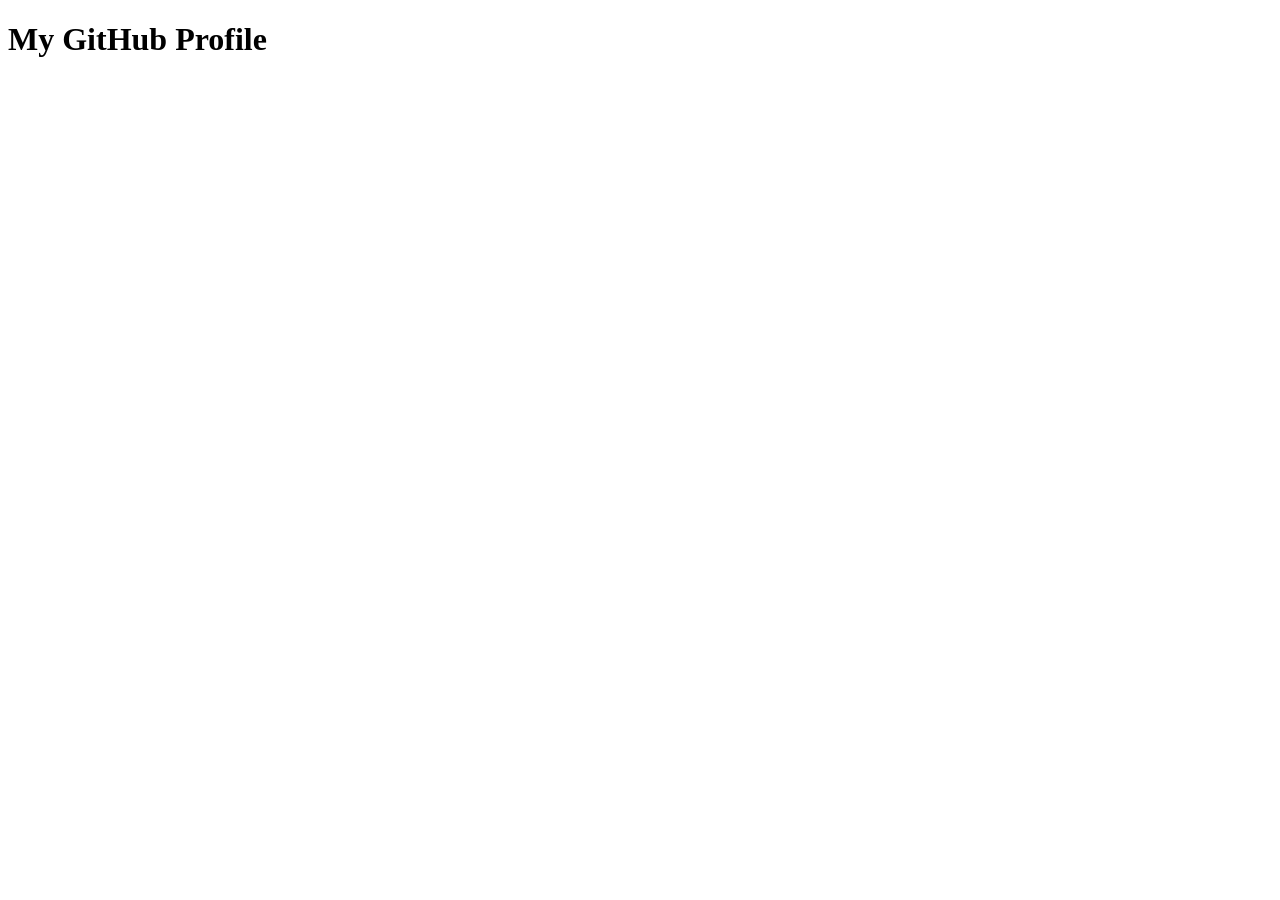
==== index.html @ b94c6884 "Create index.html" ====
<!DOCTYPE html>
<html lang="en">
  <head>
    <meta charset="UTF-8">
    <meta name="viewport" content="width=device-width, initial-scale=1.0">
    <title>GitHub Profile Header</title>
    <link rel="stylesheet" href="styles.css">
  </head>
  <body>

  <div class="header">
    <h1>My GitHub Profile</h1>
  </div>

  </body>
</html>
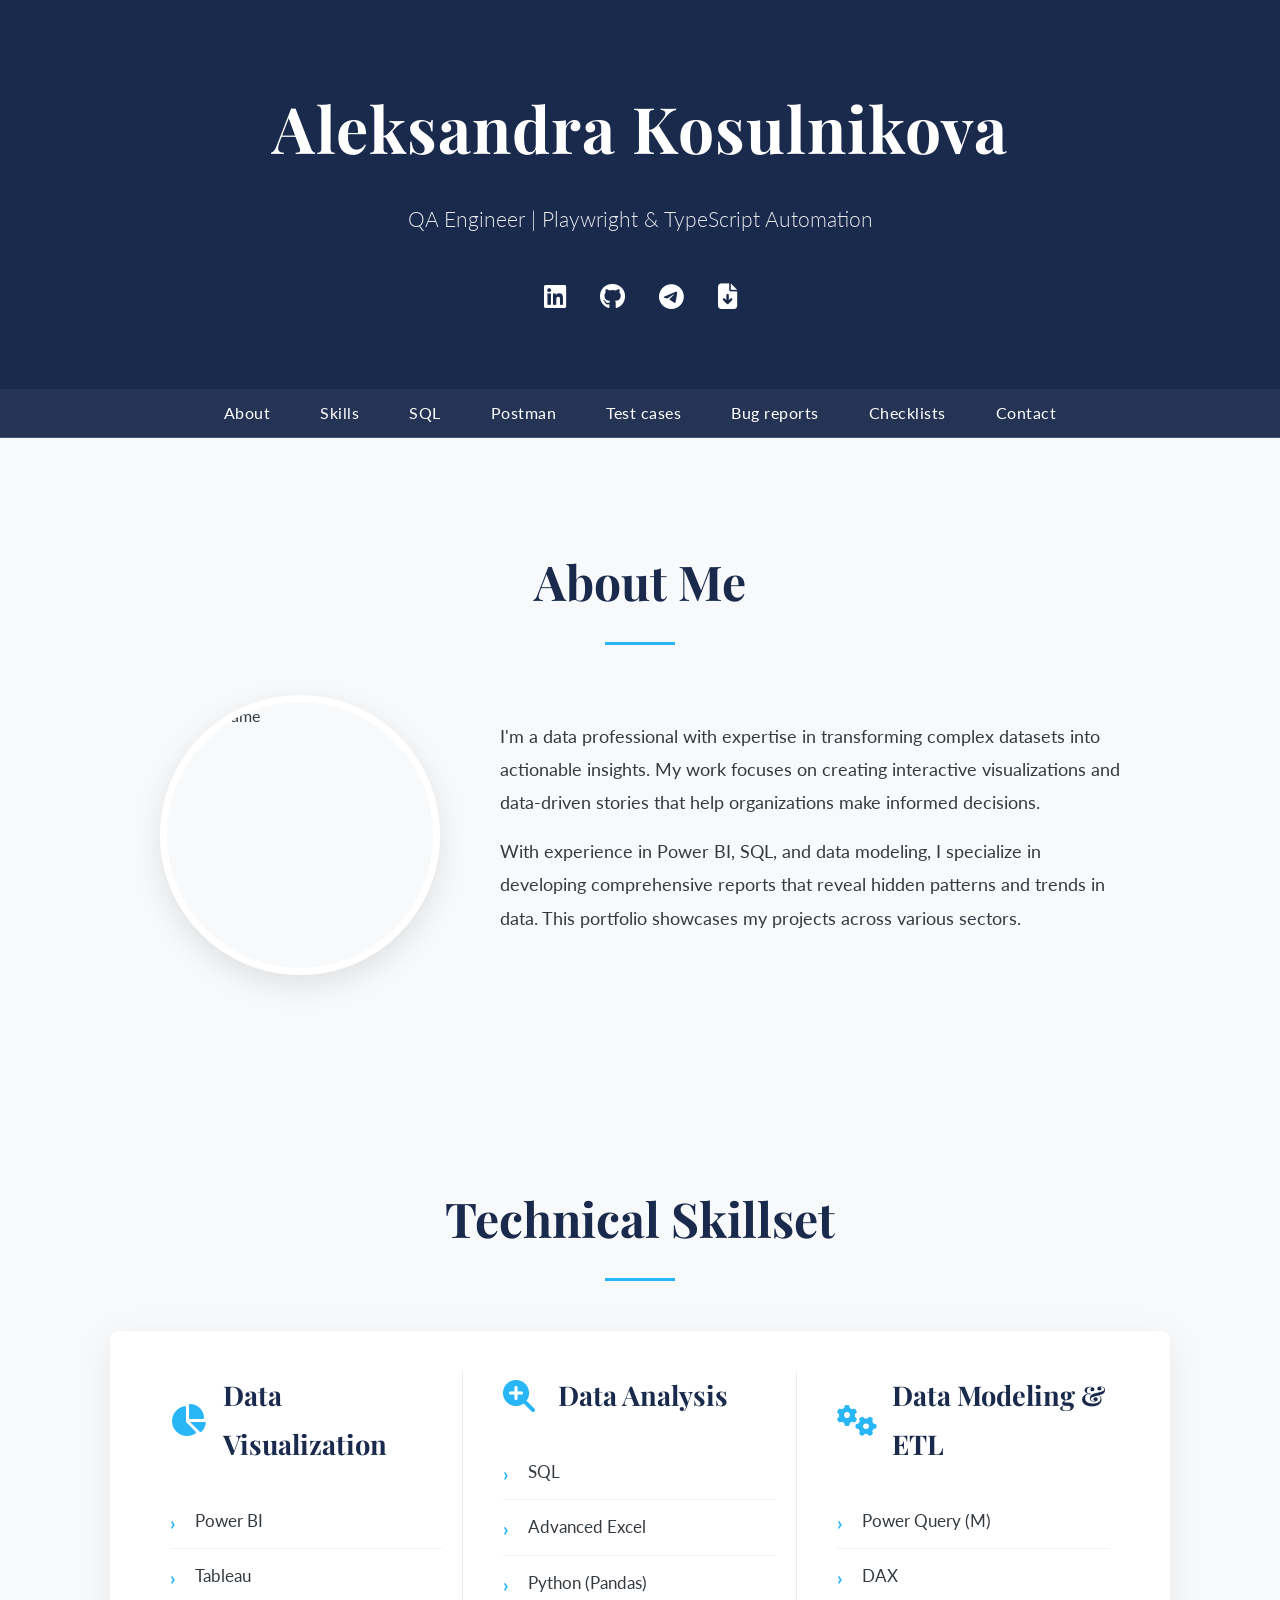
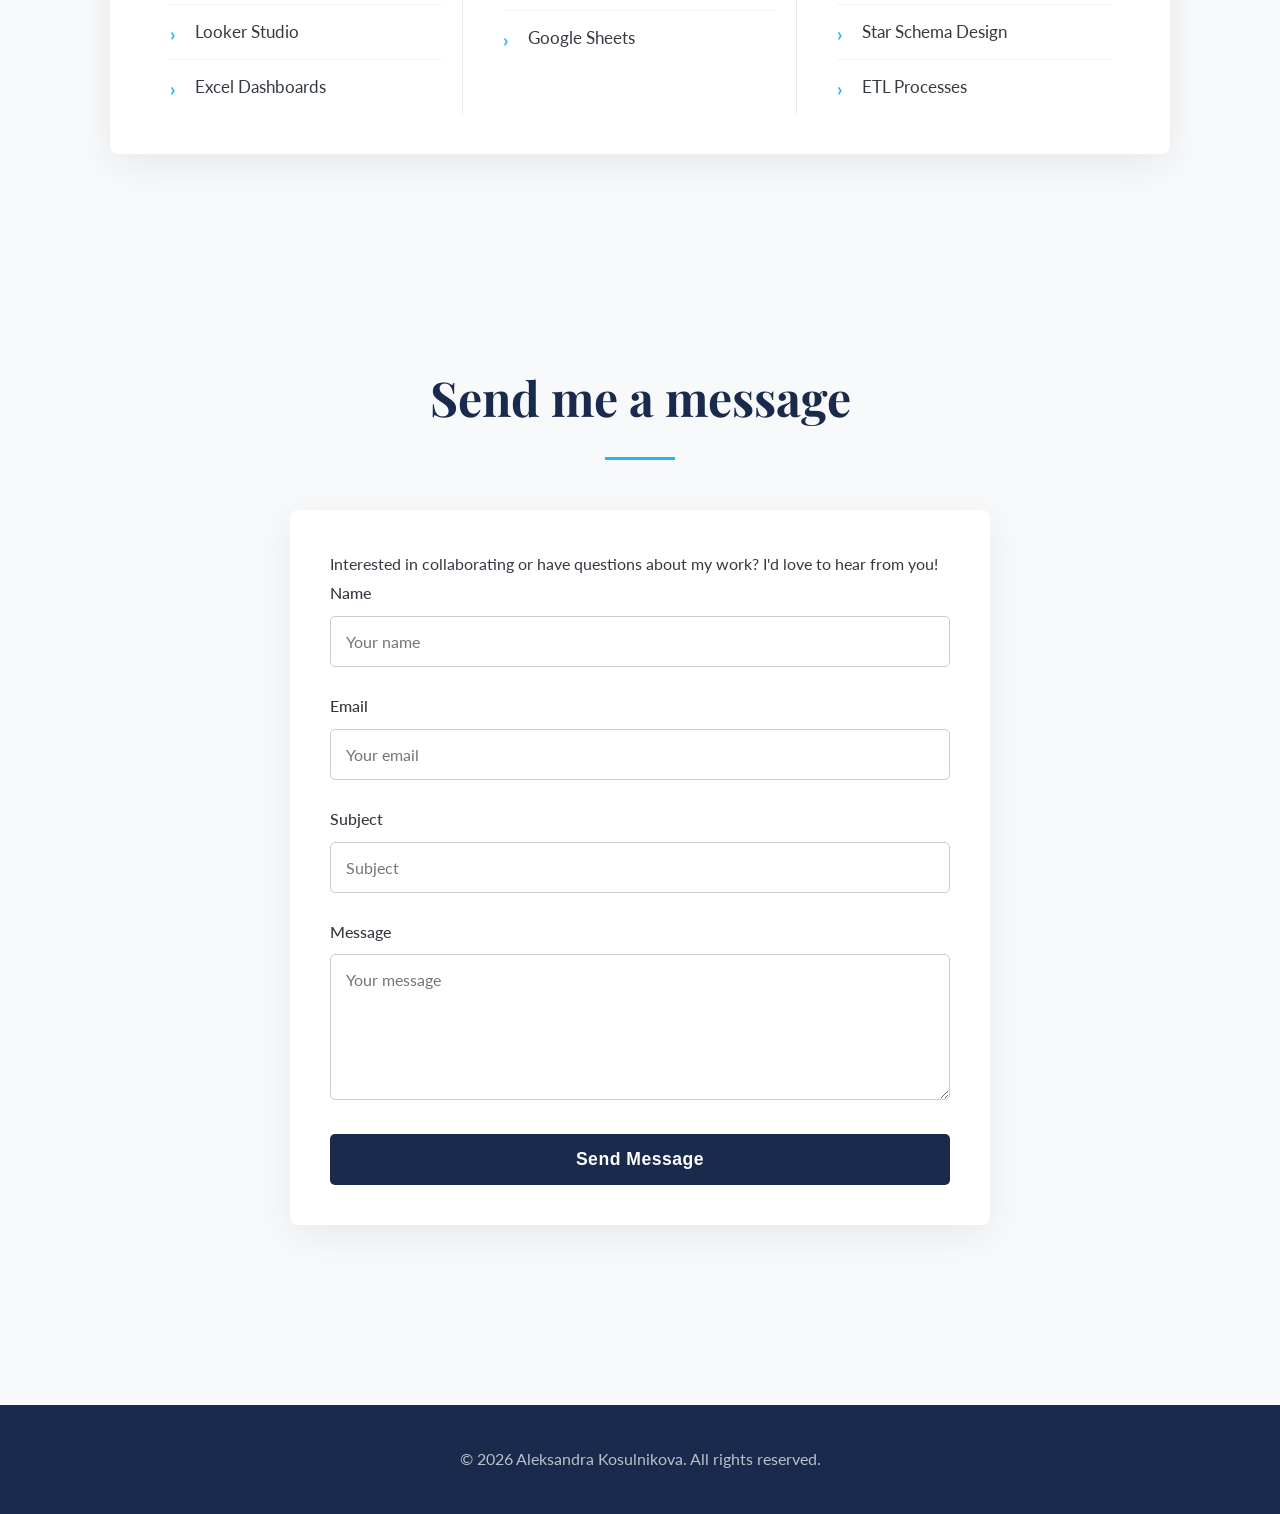
==== commit 8b791870: "update html files" ====
--- a/index.html
+++ b/index.html
@@ -1,16 +1,166 @@
 <!DOCTYPE html>
 <html lang="en">
-  <head>
-    <meta charset="UTF-8">
-    <meta name="viewport" content="width=device-width, initial-scale=1.0">
-    <title>GitHub Profile Header</title>
-    <link rel="stylesheet" href="styles.css">
-  </head>
-  <body>
+<head>
+  <meta charset="UTF-8">
+  <meta name="viewport" content="width=device-width, initial-scale=1.0">
 
-  <div class="header">
-    <h1>My GitHub Profile</h1>
+
+  <title>Aleksandra Kosulnikova | Quality Assurance Portfolio</title>
+
+  <link rel="icon" type="image/png" href="/logo.png">
+  <link rel="apple-touch-icon" href="/logo.png">
+
+  <link rel="preconnect" href="https://fonts.googleapis.com">
+  <link rel="preconnect" href="https://fonts.gstatic.com" crossorigin>
+  <link href="https://fonts.googleapis.com/css2?family=Lato:wght@300;400;700&family=Playfair+Display:wght@500;700&display=swap" rel="stylesheet">
+
+  <link rel="stylesheet" href="https://cdnjs.cloudflare.com/ajax/libs/font-awesome/6.4.2/css/all.min.css">
+
+  <link rel="stylesheet" href="assets/css/style.css">
+</head>
+<body>
+
+<header>
+  <div class="container">
+    <h1>Aleksandra Kosulnikova</h1>
+    <p>QA Engineer | Playwright & TypeScript Automation</p>
+    <div class="social-links">
+      <a href="https://www.linkedin.com/in/aleksandrakosulnikova/" target="_blank" title="LinkedIn"><i class="fab fa-linkedin"></i></a>
+      <a href="https://github.com/aleksandrakosulnikova" target="_blank" title="GitHub"><i class="fab fa-github"></i></a>
+      <a href="https://t.me/alexandra_kosulnikova" target="_blank" title="Telegram"><i class="fab fa-telegram"></i></a>
+      <a href="assets/Aleksandra_Kosulnikova_CV.pdf" download title="Download CV"><i class="fas fa-file-arrow-down"></i></a>
+    </div>
   </div>
+</header>
 
-  </body>
-</html>
+
+<nav>
+  <div class="container">
+    <ul>
+      <li><a href="#about">About</a></li>
+      <li><a href="#skills">Skills</a></li>
+      <li><a href="#sql">SQL</a></li>
+      <li><a href="#postman">Postman</a></li>
+      <li><a href="documentation/test-cases.html">Test cases</a></li>
+      <li><a href="documentation/bug-reports.html">Bug reports</a></li>
+      <li><a href="documentation/checklists.html">Checklists</a></li>
+      <li><a href="#contact">Contact</a></li>
+    </ul>
+  </div>
+</nav>
+
+<!-- ABOUT SECTION -->
+<section id="about" class="section">
+  <div class="container">
+    <h2>About Me</h2>
+    <div class="about-content">
+      <!--💡UPDATE: Change the image to your own profile photo in assets/images/-->
+      <img src="assets/images/profile-placeholder.jpg" alt="Your Name" class="profile-photo">
+      <div class="about-text">
+        <!--💡UPDATE: Write your own 'About Me' text here-->
+        <p> I'm a data professional with expertise in transforming complex datasets into actionable insights. My work focuses on creating interactive visualizations and data-driven stories that help organizations make informed decisions.</p>
+        <p>With experience in Power BI, SQL, and data modeling, I specialize in developing comprehensive reports that reveal hidden patterns and trends in data. This portfolio showcases my projects across various sectors.</p>
+      </div>
+    </div>
+  </div>
+</section>
+
+<!-- SKILLS SECTION -->
+<section id="skills" class="section">
+  <div class="container">
+    <h2>Technical Skillset</h2>
+    <div class="skills-table">
+
+      <!--💡UPDATE: Customize your skills in each category-->
+      <!-- Column 1: Data Visualization -->
+      <div class="skill-column">
+        <div class="skill-header">
+          <i class="fas fa-chart-pie"></i>
+          <h3>Data Visualization</h3>
+        </div>
+        <ul class="skill-list">
+          <li>Power BI</li>
+          <li>Tableau</li>
+          <li>Looker Studio</li>
+          <li>Excel Dashboards</li>
+        </ul>
+      </div>
+
+      <!-- Column 2: Data Analysis -->
+      <div class="skill-column">
+        <div class="skill-header">
+          <i class="fas fa-search-plus"></i>
+          <h3>Data Analysis</h3>
+        </div>
+        <ul class="skill-list">
+          <li>SQL</li>
+          <li>Advanced Excel</li>
+          <li>Python (Pandas)</li>
+          <li>Google Sheets</li>
+        </ul>
+      </div>
+
+      <!-- Column 3: Data Modeling & ETL -->
+      <div class="skill-column">
+        <div class="skill-header">
+          <i class="fas fa-cogs"></i>
+          <h3>Data Modeling & ETL</h3>
+        </div>
+        <ul class="skill-list">
+          <li>Power Query (M)</li>
+          <li>DAX</li>
+          <li>Star Schema Design</li>
+          <li>ETL Processes</li>
+        </ul>
+      </div>
+
+    </div>
+  </div>
+</section>
+
+<!-- CONTACT FORM SECTION -->
+<section id="contact" class="section">
+  <div class="container">
+    <h2>Send me a message</h2>
+
+    <!--💡UPDATE: Go to formsubmit.co and replace the email with your own-->
+    <form action="https://formsubmit.co/your-email@example.com" method="POST" class="contact-form">
+      <p> Interested in collaborating or have questions about my work? I'd love to hear from you!</p>
+
+      <!-- Form Fields -->
+      <div class="form-group">
+        <label for="name">Name</label>
+        <input type="text" name="name" id="name" placeholder="Your name" required>
+      </div>
+      <div class="form-group">
+        <label for="email">Email</label>
+        <input type="email" name="email" id="email" placeholder="Your email" required>
+      </div>
+      <div class="form-group">
+        <label for="subject">Subject</label>
+        <input type="text" name="subject" id="subject" placeholder="Subject" required>
+      </div>
+      <div class="form-group">
+        <label for="message">Message</label>
+        <textarea name="message" id="message" rows="6" placeholder="Your message" required></textarea>
+      </div>
+
+      <!-- Submit Button -->
+      <button type="submit" class="btn">Send Message</button>
+
+    </form>
+  </div>
+</section>
+
+<!-- FOOTER -->
+<footer>
+  <div class="container">
+    <!--💡UPDATE: Change the year and your name-->
+    <p>&copy; 2026 Aleksandra Kosulnikova. All rights reserved.</p>
+  </div>
+</footer>
+
+<script src="assets/js/main.js"></script>
+
+</body>
+</html>
--- a/assets/css/style.css
+++ b/assets/css/style.css
@@ -0,0 +1,458 @@
+/* --- 1. Variables (Modern Tech Palette) --- */
+:root {
+    /* This template uses a professional "Modern Tech" color scheme. */
+    --primary-color: #1A2A4C;   /* Midnight Blue */
+    --secondary-color: #3D5A80; /* Slate Blue */
+    --accent-color: #29B6F6;    /* Vivid Sky Blue */
+
+    /* --- Shared Variables (These usually don't need to change) --- */
+    --light-bg-color: #F8F9FA;
+    --white-color: #ffffff;
+    --dark-text-color: #343A40;
+    --light-text-color: #6c757d;
+    --card-bg-color: #ffffff;
+
+    /* Fonts */
+    --font-heading: 'Playfair Display', serif;
+    --font-body: 'Lato', sans-serif;
+}
+
+/* --- 2. Base & Reset Styles --- */
+* {
+    margin: 0;
+    padding: 0;
+    box-sizing: border-box;
+}
+
+html {
+    scroll-behavior: smooth;
+}
+
+body {
+    font-family: var(--font-body);
+    font-weight: 400;
+    line-height: 1.8;
+    background-color: var(--light-bg-color);
+    color: var(--dark-text-color);
+}
+
+.container {
+    width: 90%;
+    max-width: 1100px;
+    margin: 0 auto;
+    padding: 0 20px;
+}
+
+a {
+    text-decoration: none;
+    color: var(--accent-color);
+    transition: all 0.3s ease-in-out;
+}
+
+a:hover {
+    opacity: 0.8;
+}
+
+img {
+    max-width: 100%;
+    height: auto;
+}
+
+/* --- 3. Header --- */
+header {
+    background: var(--primary-color);
+    color: var(--white-color);
+    padding: 70px 0;
+    text-align: center;
+}
+
+header h1 {
+    font-family: var(--font-heading);
+    font-size: 4rem;
+    font-weight: 700;
+    margin-bottom: 15px;
+    letter-spacing: 1px;
+}
+
+header p {
+    font-size: 1.3rem;
+    font-weight: 300;
+    opacity: 0.9;
+    margin-bottom: 35px;
+}
+
+/* --- 3.5 Social Icons --- */
+.social-links a {
+    color: var(--white-color);
+    font-size: 1.6rem;
+    margin: 0 15px;
+    transition: transform 0.3s ease, color 0.3s ease;
+    display: inline-block;
+}
+
+.social-links a:hover {
+    color: var(--accent-color);
+    transform: translateY(-3px);
+}
+
+/* --- 4. Navigation --- */
+nav {
+    background-color: rgba(26, 42, 76, 0.95); /* Adjusted for new primary color */
+    backdrop-filter: blur(5px);
+    position: sticky;
+    top: 0;
+    z-index: 1000;
+    border-bottom: 1px solid var(--secondary-color);
+}
+
+nav ul {
+    display: flex;
+    justify-content: center;
+    list-style: none;
+    padding: 10px 0;
+}
+
+nav ul li a {
+    color: var(--white-color);
+    font-weight: 400;
+    padding: 15px 25px;
+    font-size: 1rem;
+    letter-spacing: 0.5px;
+    position: relative;
+}
+
+nav ul li a::after {
+    content: '';
+    position: absolute;
+    bottom: 10px;
+    left: 50%;
+    transform: translateX(-50%);
+    width: 0;
+    height: 2px;
+    background-color: var(--accent-color);
+    transition: width 0.4s ease;
+}
+
+nav ul li a:hover::after {
+    width: 50%;
+}
+
+/* --- 5. Sections --- */
+.section {
+    padding: 100px 0;
+}
+
+.section h2 {
+    text-align: center;
+    font-family: var(--font-heading);
+    font-size: 3rem;
+    font-weight: 700;
+    margin-bottom: 70px;
+    position: relative;
+    color: var(--primary-color);
+}
+
+.section h2::after {
+    content: '';
+    position: absolute;
+    bottom: -20px;
+    left: 50%;
+    transform: translateX(-50%);
+    width: 70px;
+    height: 3px;
+    background: var(--accent-color);
+}
+
+/* --- 5.1 About Section --- */
+.about-content {
+    display: flex;
+    align-items: center;
+    gap: 60px;
+    max-width: 960px;
+    margin: 0 auto;
+    text-align: left;
+}
+
+.profile-photo {
+    width: 280px;
+    height: 280px;
+    border-radius: 50%;
+    object-fit: cover;
+    border: 7px solid var(--white-color);
+    box-shadow: 0 10px 30px rgba(0, 0, 0, 0.1);
+}
+
+.about-text {
+    flex: 1;
+}
+
+.about-text p {
+    font-size: 1.1rem;
+    margin-bottom: 15px;
+    line-height: 1.9;
+}
+
+/* --- 5.5 Project Cards --- */
+.projects-grid {
+    display: grid;
+    grid-template-columns: repeat(auto-fit, minmax(340px, 1fr));
+    gap: 40px;
+}
+
+.project-card {
+    background: var(--card-bg-color);
+    border-radius: 5px;
+    overflow: hidden;
+    box-shadow: 0 8px 25px rgba(0, 0, 0, 0.05);
+    transition: transform 0.4s ease, box-shadow 0.4s ease;
+    display: flex;
+    flex-direction: column;
+}
+
+.project-card:hover {
+    transform: translateY(-12px);
+    box-shadow: 0 20px 40px rgba(0, 0, 0, 0.1);
+}
+
+.project-card img {
+    width: 100%;
+    height: 220px;
+    object-fit: cover;
+}
+
+.project-card-content {
+    padding: 30px;
+    flex-grow: 1;
+    display: flex;
+    flex-direction: column;
+}
+
+.project-card-content h3 {
+    font-family: var(--font-heading);
+    font-size: 1.8rem;
+    margin-bottom: 15px;
+    color: var(--primary-color);
+}
+
+.project-card-content p {
+    color: var(--light-text-color);
+    margin-bottom: 30px;
+    flex-grow: 1;
+}
+
+.project-buttons {
+    display: flex;
+    gap: 15px;
+    margin-top: auto;
+}
+
+.btn {
+    display: inline-block;
+    background: var(--primary-color);
+    color: var(--white-color);
+    padding: 12px 20px;
+    border-radius: 5px;
+    font-weight: 700;
+    text-align: center;
+    transition: all 0.3s ease;
+    flex: 1;
+    letter-spacing: 0.5px;
+    border: 2px solid transparent;
+}
+
+.btn:hover {
+    background: var(--accent-color);
+    color: var(--white-color);
+    transform: translateY(-2px);
+}
+
+.btn-secondary {
+    background: transparent;
+    color: var(--primary-color);
+    border: 2px solid var(--primary-color);
+}
+
+.btn-secondary:hover {
+    background: var(--primary-color);
+    color: var(--white-color);
+}
+
+
+/* --- 6. Tabular Skills Section --- */
+#skills .container {
+    max-width: 1100px;
+}
+
+.skills-table {
+    display: grid;
+    grid-template-columns: repeat(3, 1fr);
+    gap: 20px;
+    margin-top: 50px;
+    background-color: var(--card-bg-color);
+    padding: 40px;
+    border-radius: 8px;
+    box-shadow: 0 10px 40px rgba(0, 0, 0, 0.07);
+}
+
+.skill-column {
+    padding: 0 20px;
+}
+
+.skill-column:not(:last-child) {
+    border-right: 1px solid #e9ecef;
+}
+
+.skill-header {
+    display: flex;
+    align-items: center;
+    margin-bottom: 25px;
+}
+
+.skill-header i {
+    font-size: 2rem;
+    color: var(--accent-color);
+    margin-right: 15px;
+    width: 40px;
+}
+
+.skill-header h3 {
+    font-family: var(--font-heading);
+    font-size: 1.7rem;
+    color: var(--primary-color);
+}
+
+.skill-list {
+    list-style: none;
+    padding-left: 0;
+}
+
+.skill-list li {
+    padding: 12px 0;
+    font-size: 1.05rem;
+    color: var(--dark-text-color);
+    border-bottom: 1px solid #f1f3f5;
+    position: relative;
+    padding-left: 25px;
+}
+
+.skill-list li::before {
+    content: '›';
+    position: absolute;
+    left: 0;
+    top: 12px;
+    color: var(--accent-color);
+    font-weight: 700;
+    font-size: 1.2rem;
+}
+
+.skill-list li:last-child {
+    border-bottom: none;
+}
+
+/* --- 7. Contact Form --- */
+#contact .container {
+    max-width: 800px;
+}
+
+.contact-form {
+    max-width: 700px;
+    margin: 0 auto;
+    background: var(--card-bg-color);
+    padding: 40px;
+    border-radius: 8px;
+    box-shadow: 0 10px 40px rgba(0, 0, 0, 0.07);
+}
+
+.form-group {
+    margin-bottom: 25px;
+}
+
+.contact-form label {
+    display: block;
+    margin-bottom: 8px;
+    font-weight: 500;
+    font-size: 1rem;
+    color: var(--dark-text-color);
+}
+
+.contact-form input,
+.contact-form textarea {
+    width: 100%;
+    padding: 15px;
+    border: 1px solid #ccc;
+    border-radius: 5px;
+    font-family: var(--font-body);
+    font-size: 1rem;
+    transition: border-color 0.3s ease, box-shadow 0.3s ease;
+}
+
+.contact-form input:focus,
+.contact-form textarea:focus {
+    outline: none;
+    border-color: var(--accent-color);
+    box-shadow: 0 0 0 3px rgba(41, 182, 246, 0.25); /* Adjusted for new accent color */
+}
+
+.contact-form button.btn {
+    width: 100%;
+    padding: 15px;
+    font-size: 1.1rem;
+    font-weight: 700;
+    letter-spacing: 0.5px;
+    border: none;
+    cursor: pointer;
+}
+
+/* --- 8. Footer --- */
+footer {
+    background: var(--primary-color);
+    color: var(--white-color);
+    text-align: center;
+    padding: 40px 0;
+    margin-top: 80px;
+}
+
+footer p {
+    opacity: 0.7;
+}
+
+/* --- 9. Responsive Design --- */
+@media (max-width: 992px) {
+    .skills-table {
+        grid-template-columns: 1fr 1fr;
+    }
+    .skill-column:nth-child(2) {
+        border-right: none;
+    }
+}
+
+@media (max-width: 768px) {
+    header h1 {
+        font-size: 2.8rem;
+    }
+
+    .about-content {
+        flex-direction: column;
+        text-align: center;
+    }
+
+    #projects .container {
+        padding: 0 5px;
+    }
+
+    .projects-grid {
+        grid-template-columns: repeat(2, 1fr);
+    }
+
+    .skills-table {
+        grid-template-columns: 1fr;
+        padding: 20px;
+        gap: 40px;
+    }
+
+    .skill-column:not(:last-child) {
+        border-right: none;
+        border-bottom: 1px solid #e9ecef;
+        padding-bottom: 30px;
+    }
+}
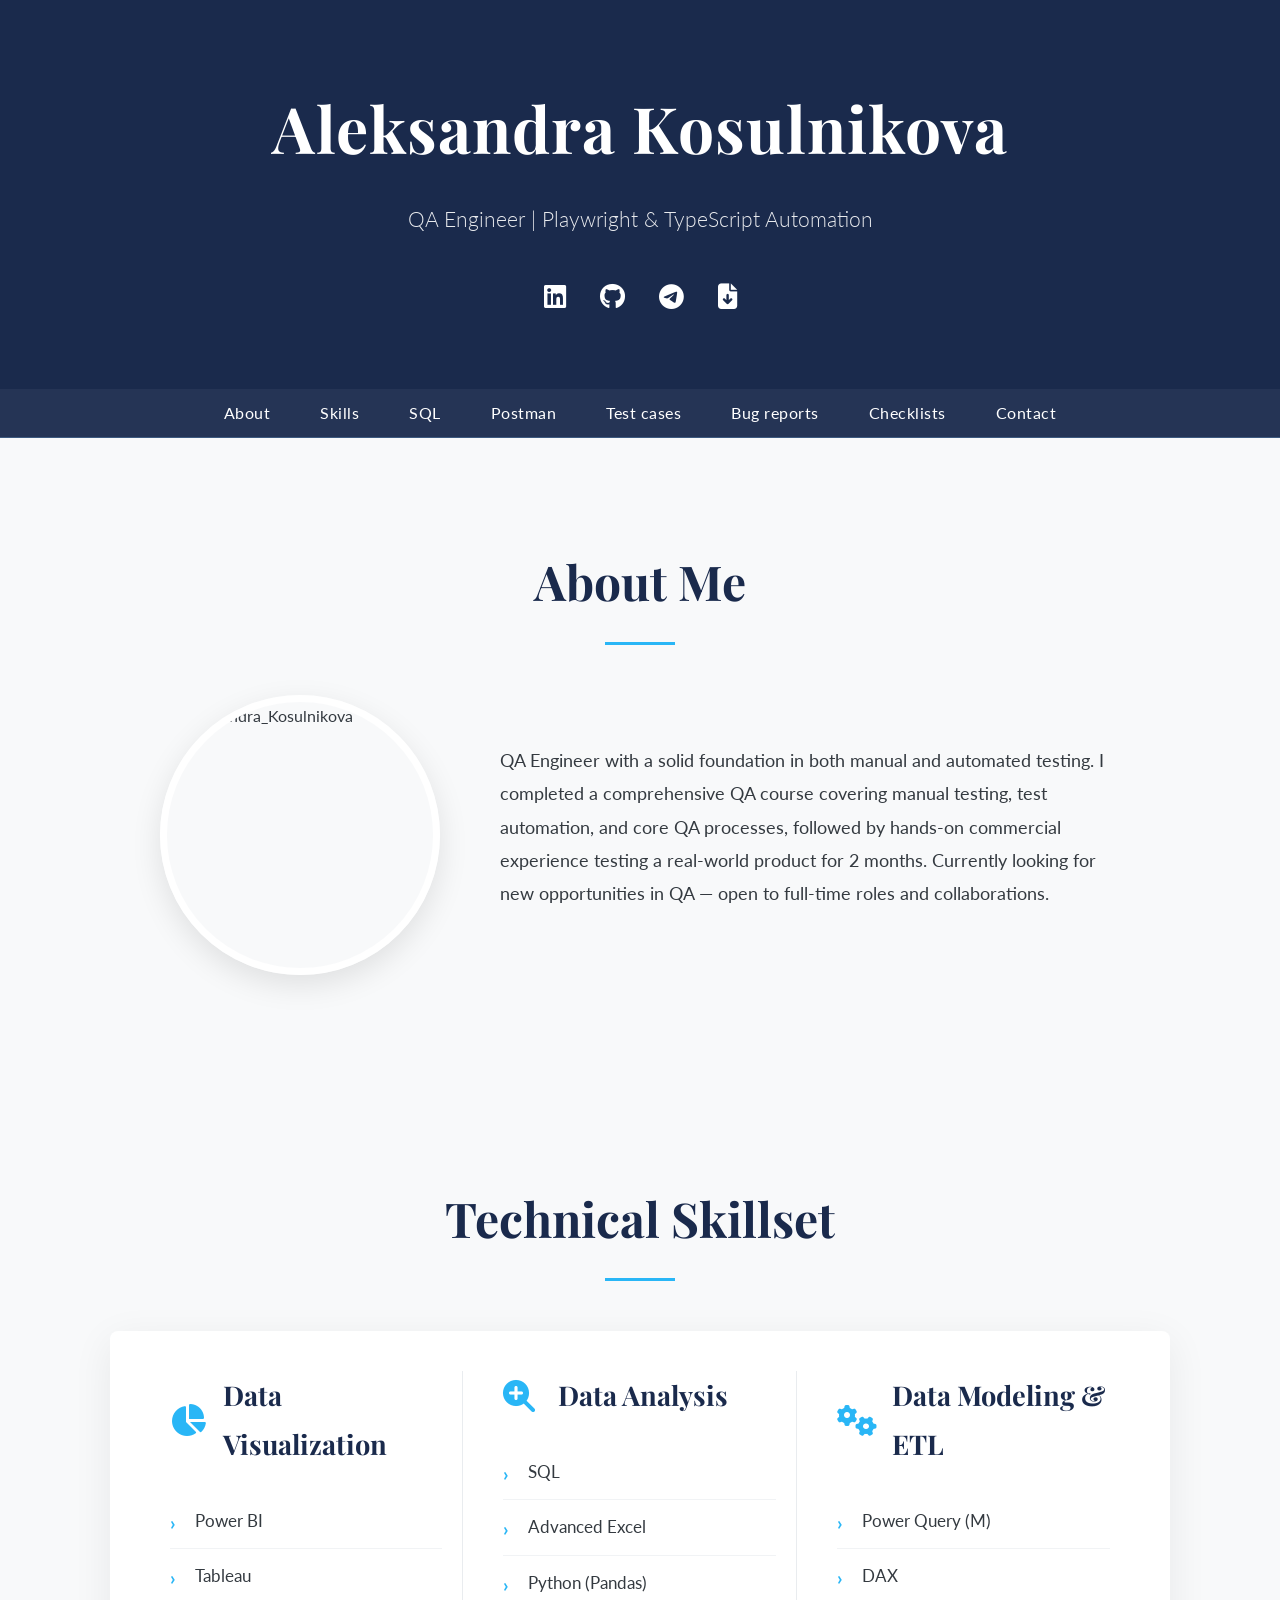
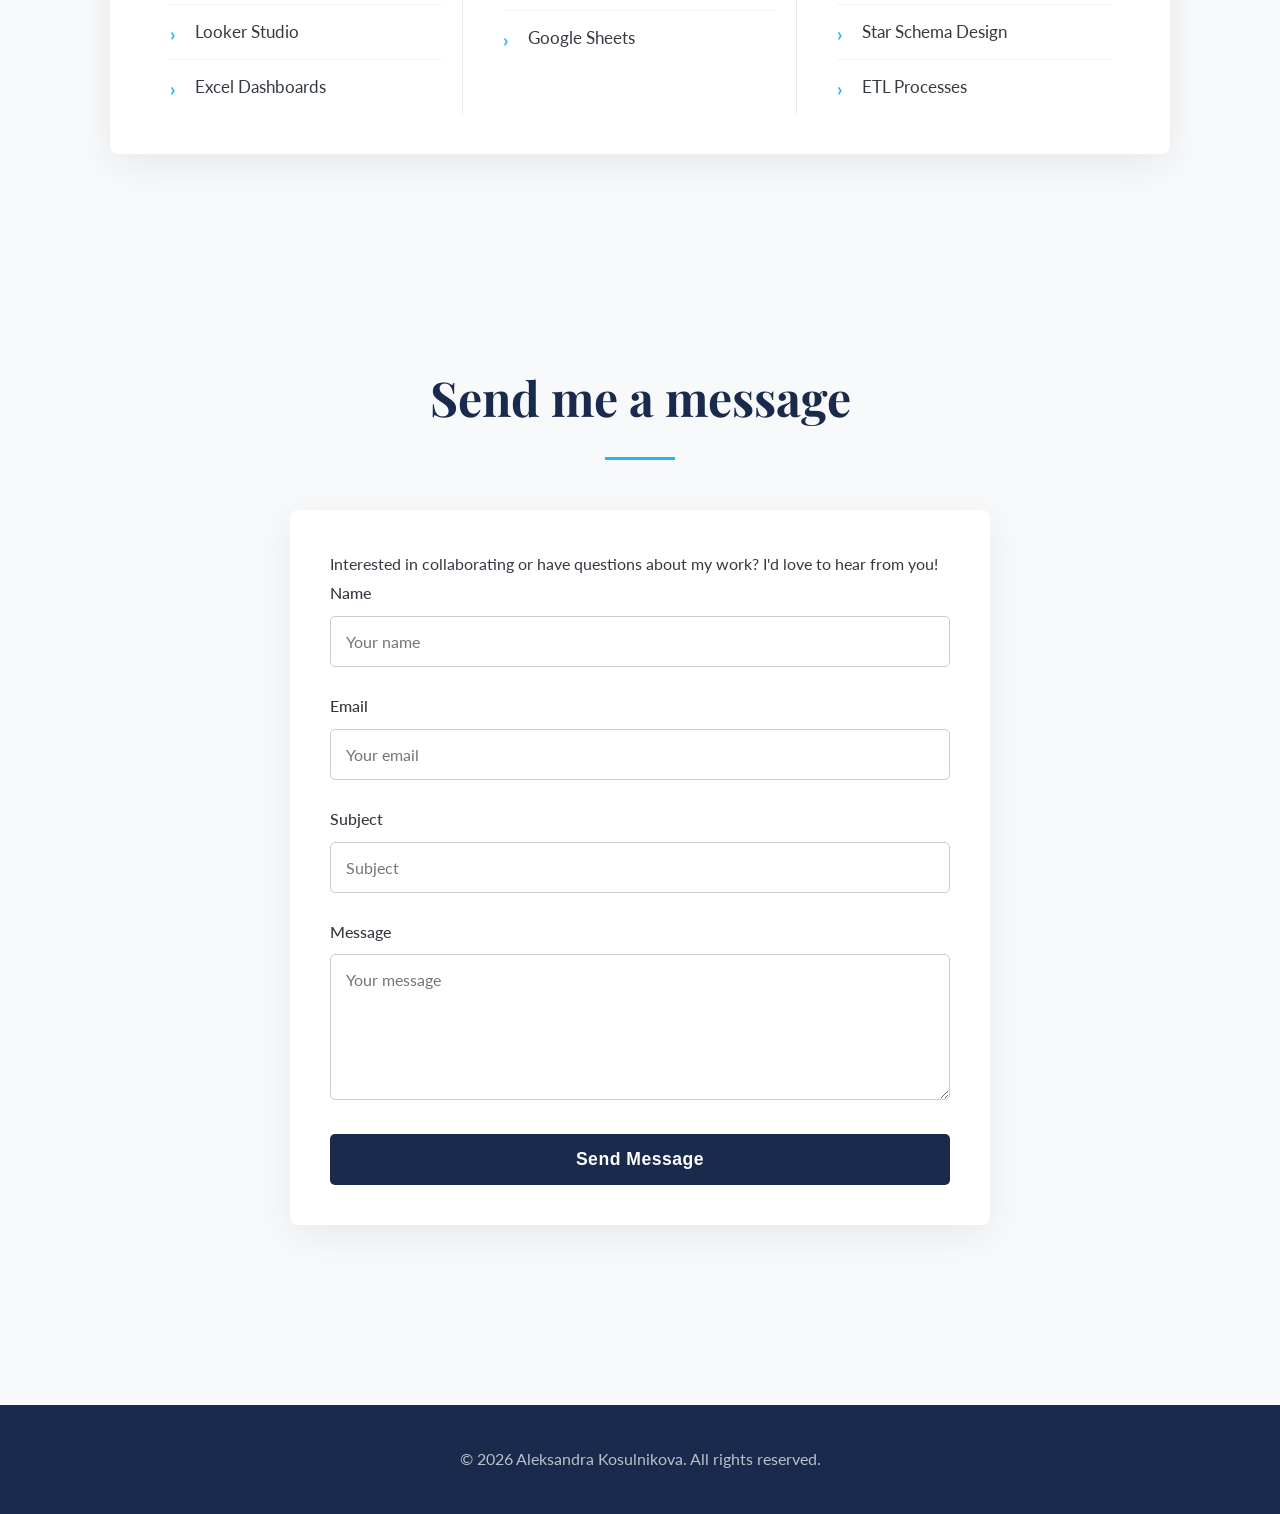
==== commit 81dbb8a3: "add certificates and photo" ====
--- a/index.html
+++ b/index.html
@@ -55,11 +55,10 @@
     <h2>About Me</h2>
     <div class="about-content">
       <!--💡UPDATE: Change the image to your own profile photo in assets/images/-->
-      <img src="assets/images/profile-placeholder.jpg" alt="Your Name" class="profile-photo">
+      <img src="assets/images/profile-placeholder.jpg" alt="Aleksandra_Kosulnikova" class="profile-photo">
       <div class="about-text">
-        <!--💡UPDATE: Write your own 'About Me' text here-->
-        <p> I'm a data professional with expertise in transforming complex datasets into actionable insights. My work focuses on creating interactive visualizations and data-driven stories that help organizations make informed decisions.</p>
-        <p>With experience in Power BI, SQL, and data modeling, I specialize in developing comprehensive reports that reveal hidden patterns and trends in data. This portfolio showcases my projects across various sectors.</p>
+        <p> QA Engineer with a solid foundation in both manual and automated testing. I completed a comprehensive QA course covering manual testing, test automation, and core QA processes, followed by hands-on commercial experience testing a real-world product for 2 months. Currently looking for new opportunities in QA — open to full-time roles and collaborations.</p>
+
       </div>
     </div>
   </div>
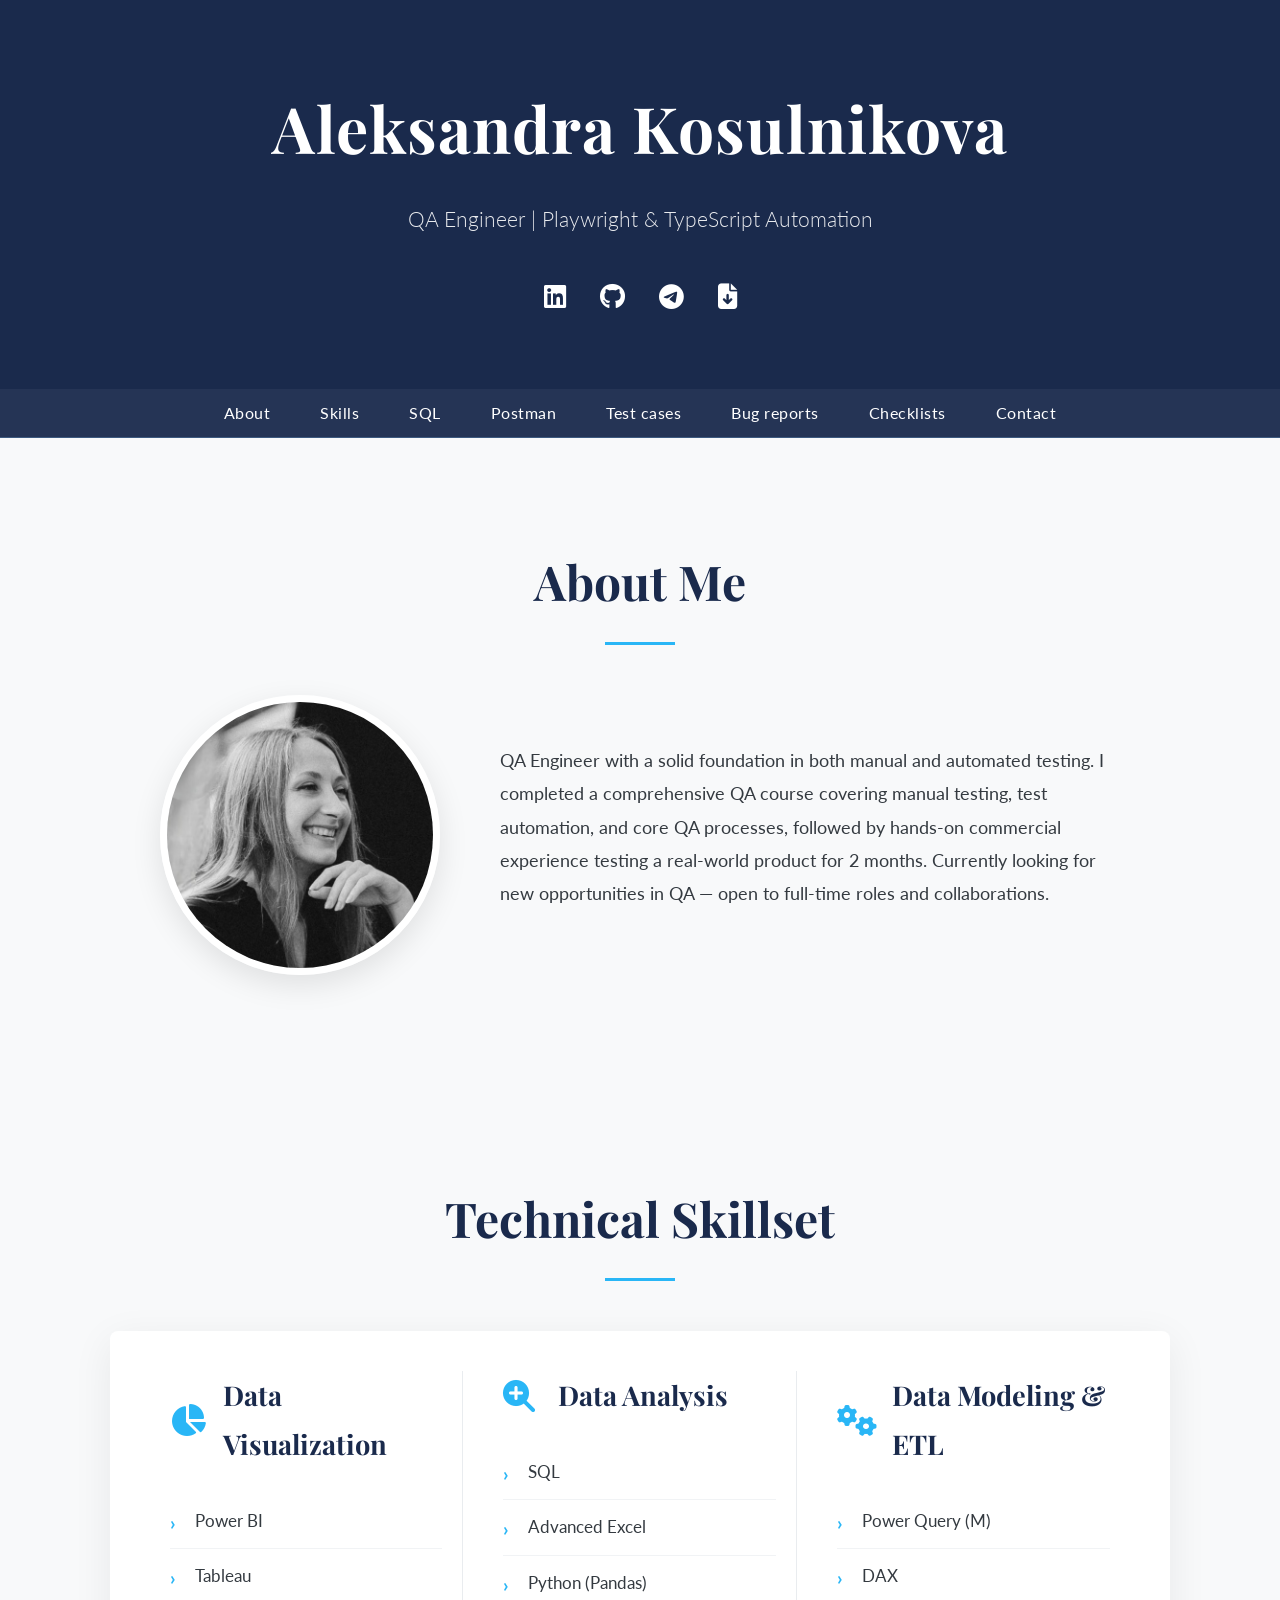
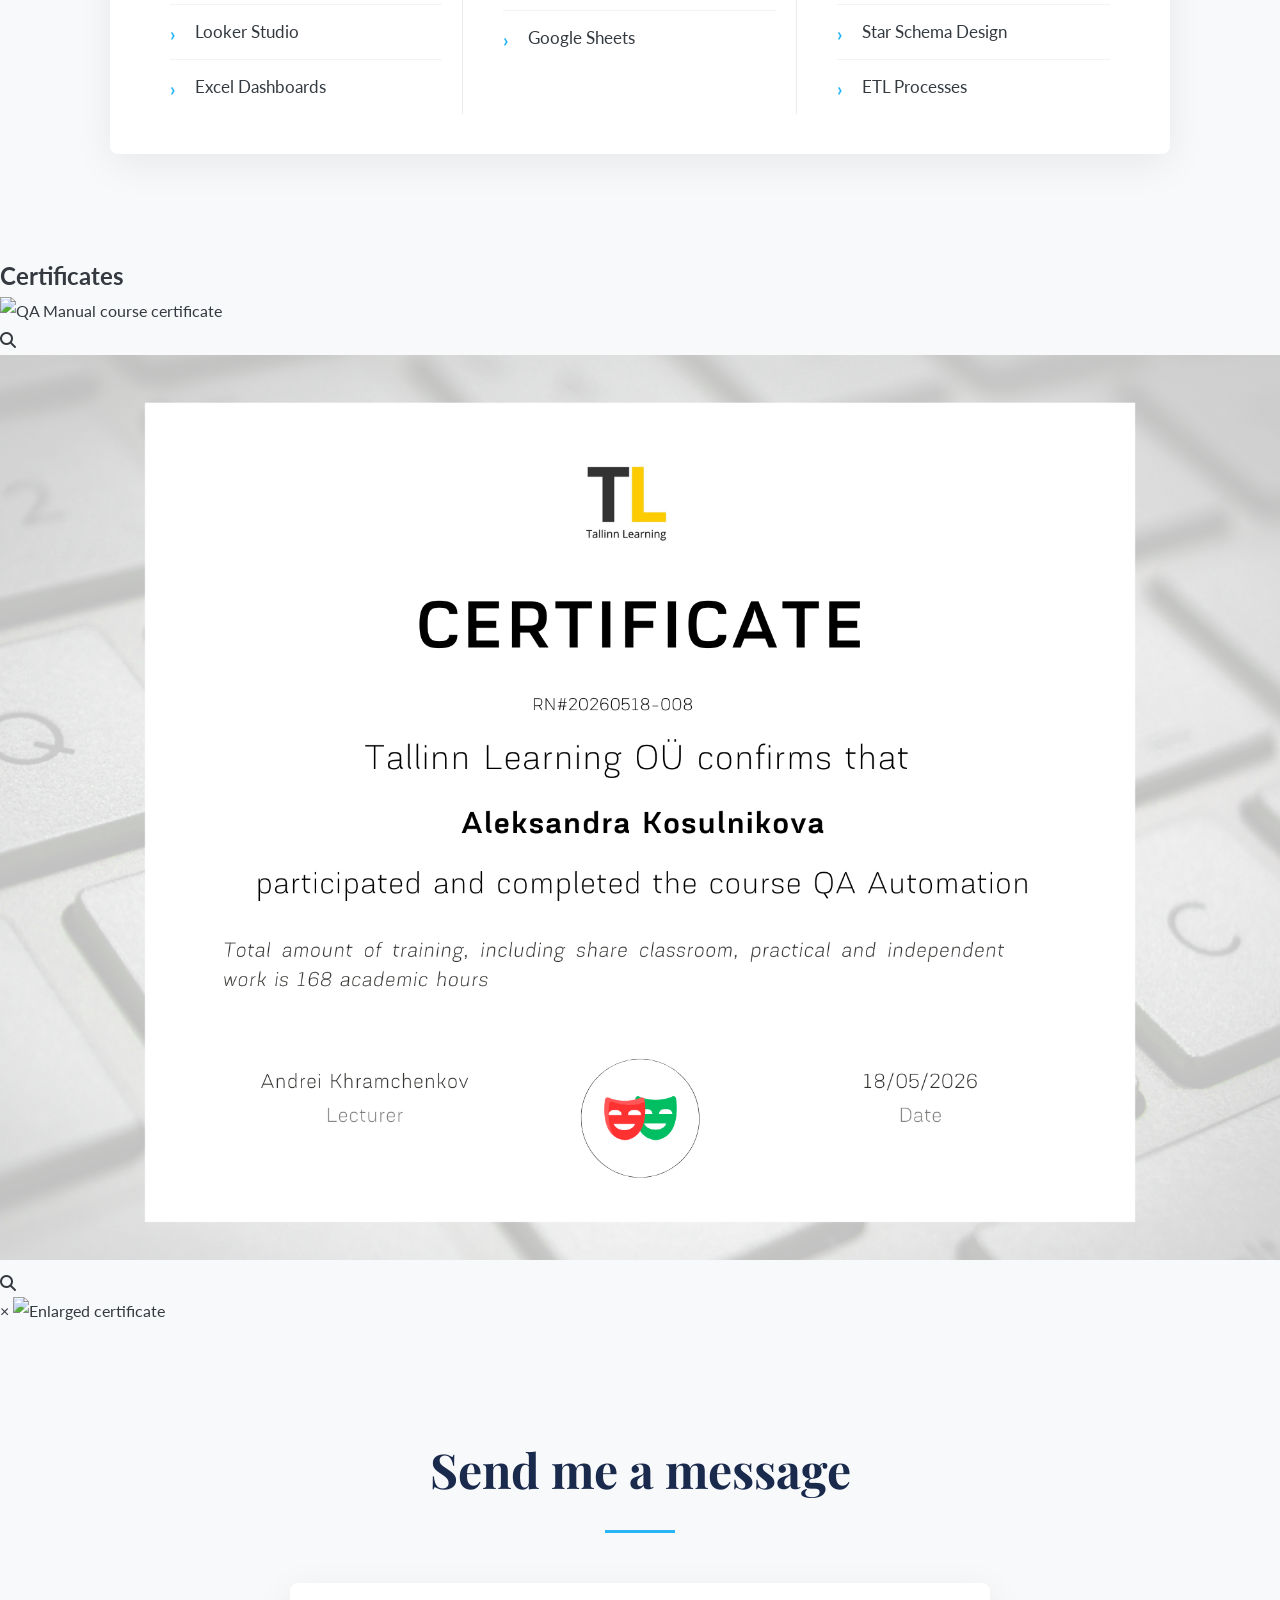
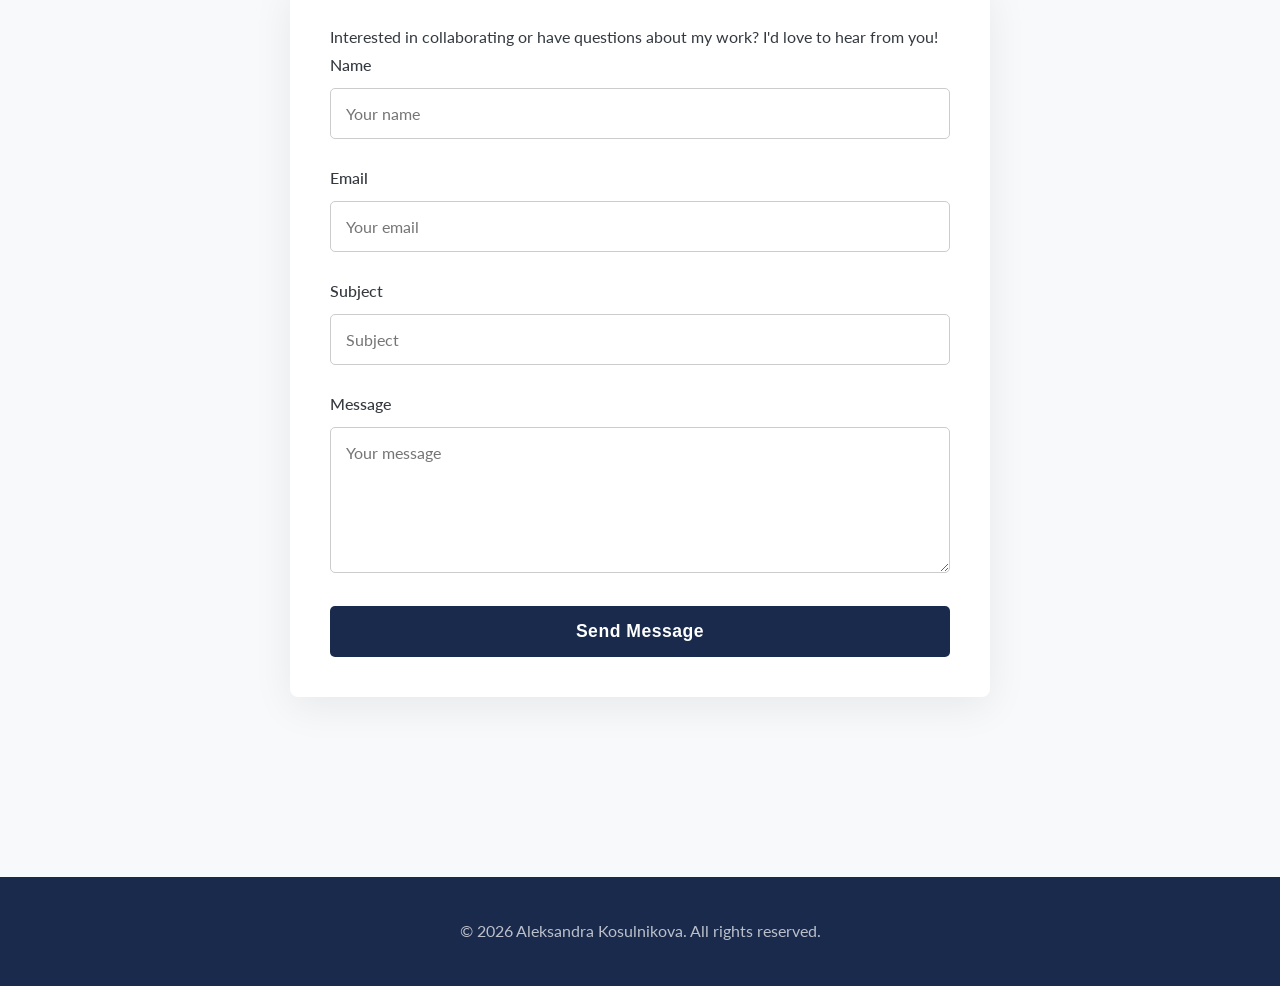
==== commit 4ab22896: "add script.js" ====
--- a/index.html
+++ b/index.html
@@ -19,6 +19,7 @@
   <link rel="stylesheet" href="assets/css/style.css">
 </head>
 <body>
+<script src="script.js"></script>
 
 <header>
   <div class="container">
@@ -55,7 +56,7 @@
     <h2>About Me</h2>
     <div class="about-content">
       <!--💡UPDATE: Change the image to your own profile photo in assets/images/-->
-      <img src="assets/images/profile-placeholder.jpg" alt="Aleksandra_Kosulnikova" class="profile-photo">
+      <img src="assets/certificates/white-Photoroom.jpg" alt="Aleksandra" class="profile-photo">
       <div class="about-text">
         <p> QA Engineer with a solid foundation in both manual and automated testing. I completed a comprehensive QA course covering manual testing, test automation, and core QA processes, followed by hands-on commercial experience testing a real-world product for 2 months. Currently looking for new opportunities in QA — open to full-time roles and collaborations.</p>
 
@@ -117,6 +118,29 @@
   </div>
 </section>
 
+<section id="certificates">
+  <h2>Certificates</h2>
+  <div class="certificates-row">
+
+    <div class="cert-card" onclick="openCertModal('assets/certificates/cert-manual-automation.jpg')">
+      <img src="assets/certificates/certificates1.pdf" alt="QA Manual course certificate">
+      <div class="cert-overlay"><i class="fas fa-magnifying-glass"></i></div>
+    </div>
+
+    <div class="cert-card" onclick="openCertModal('assets/certificates/cert-course-2.jpg')">
+      <img src="assets/certificates/certificates2.png" alt="QA Automation course certificate">
+      <div class="cert-overlay"><i class="fas fa-magnifying-glass"></i></div>
+    </div>
+
+  </div>
+</section>
+
+<!-- Modal for enlarged certificate view -->
+<div id="cert-modal" class="cert-modal" onclick="closeCertModal()">
+  <span class="cert-modal-close">&times;</span>
+  <img id="cert-modal-img" src="" alt="Enlarged certificate">
+</div>
+
 <!-- CONTACT FORM SECTION -->
 <section id="contact" class="section">
   <div class="container">
--- a/assets/css/style.css
+++ b/assets/css/style.css
@@ -455,4 +455,79 @@
         border-bottom: 1px solid #e9ecef;
         padding-bottom: 30px;
     }
+
+    #certificates {
+        padding: 60px 24px;
+        max-width: 960px;
+        margin: 0 auto;
+    }
+
+    .certificates-row {
+        display: flex;
+        gap: 24px;
+        flex-wrap: wrap;
+        justify-content: center;
+        margin-top: 24px;
+    }
+
+    .cert-card {
+        position: relative;
+        width: 260px;
+        cursor: pointer;
+        border: 1px solid #e0e0dd;
+        border-radius: 6px;
+        overflow: hidden;
+    }
+
+    .cert-card img {
+        width: 100%;
+        display: block;
+    }
+
+    .cert-overlay {
+        position: absolute;
+        inset: 0;
+        background: rgba(27, 37, 64, 0.55);
+        display: flex;
+        align-items: center;
+        justify-content: center;
+        opacity: 0;
+        transition: opacity 0.2s ease;
+        color: #ffffff;
+        font-size: 28px;
+    }
+
+    .cert-card:hover .cert-overlay {
+        opacity: 1;
+    }
+
+    /* Modal (lightbox) */
+    .cert-modal {
+        display: none;
+        position: fixed;
+        inset: 0;
+        background: rgba(0, 0, 0, 0.85);
+        z-index: 1000;
+        align-items: center;
+        justify-content: center;
+    }
+
+    .cert-modal.active {
+        display: flex;
+    }
+
+    .cert-modal img {
+        max-width: 90%;
+        max-height: 85%;
+        border-radius: 4px;
+    }
+
+    .cert-modal-close {
+        position: absolute;
+        top: 24px;
+        right: 36px;
+        font-size: 36px;
+        color: #ffffff;
+        cursor: pointer;
+    }
 }
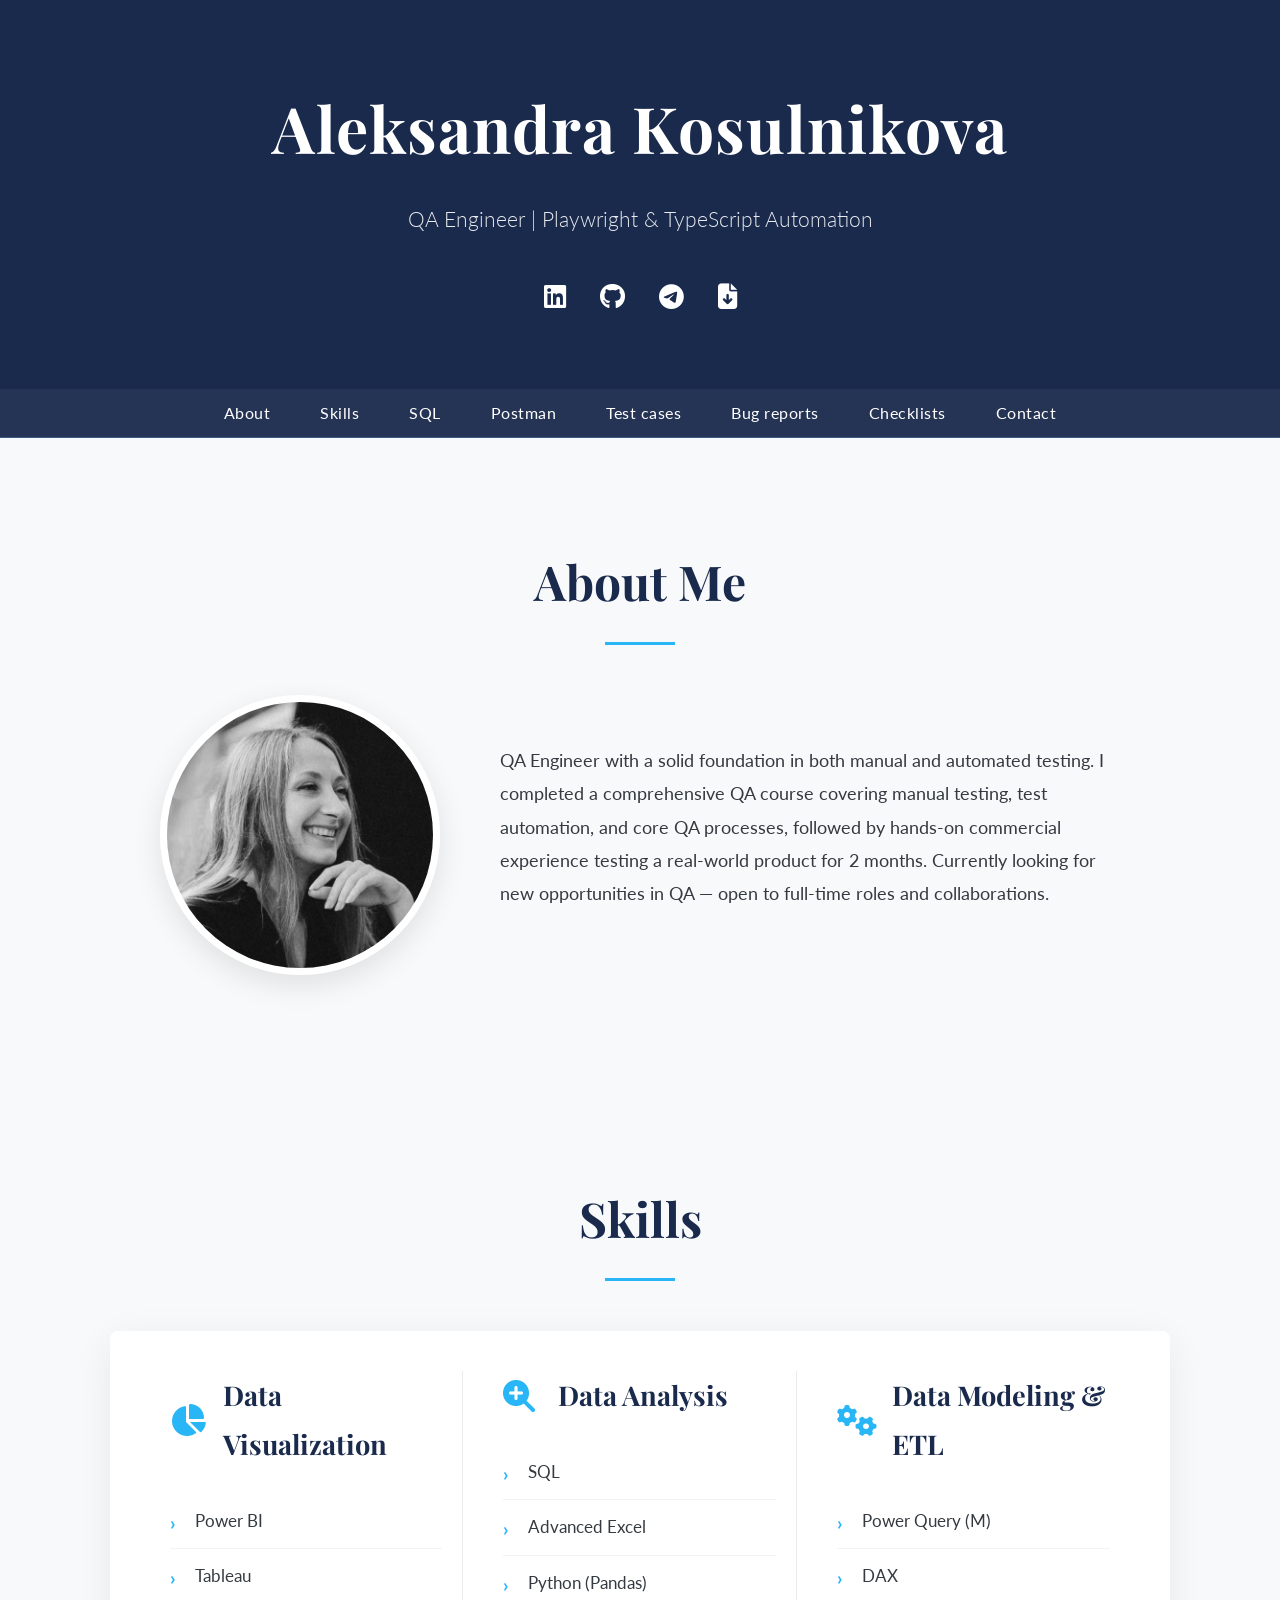
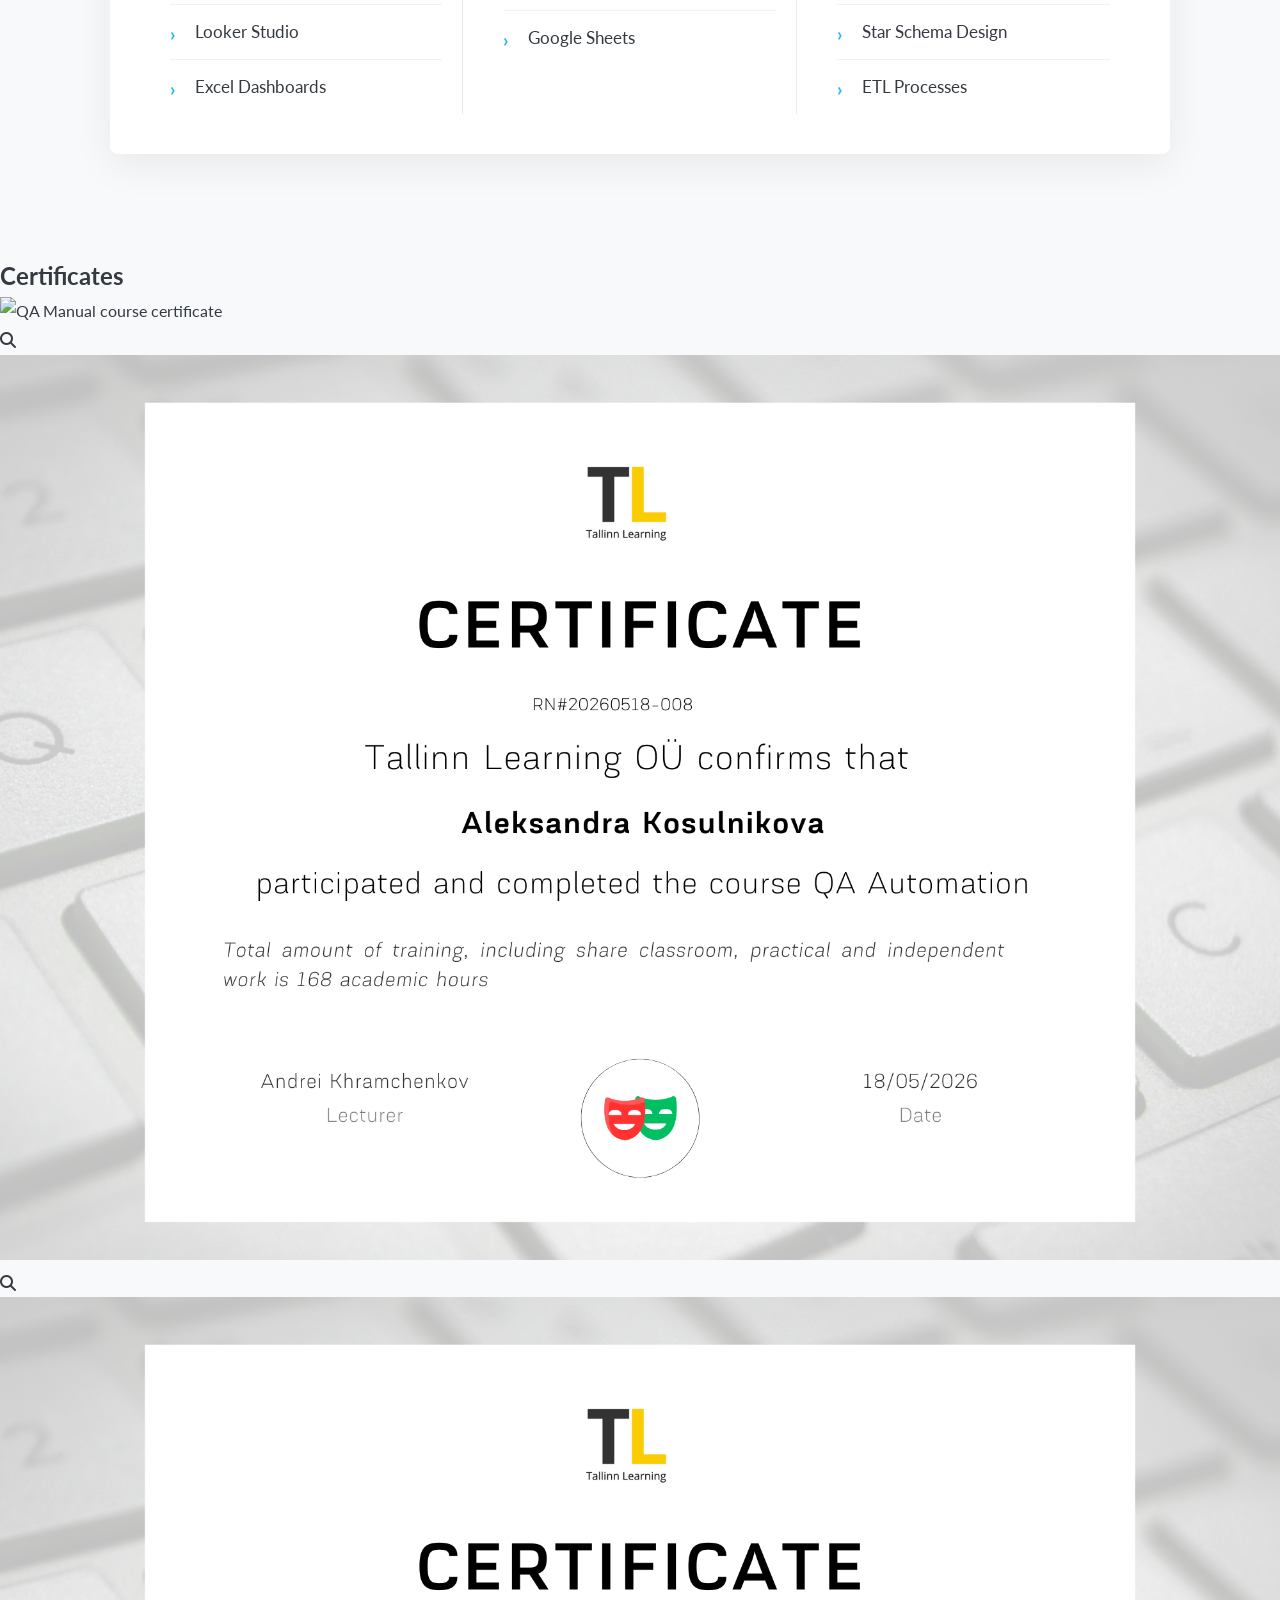
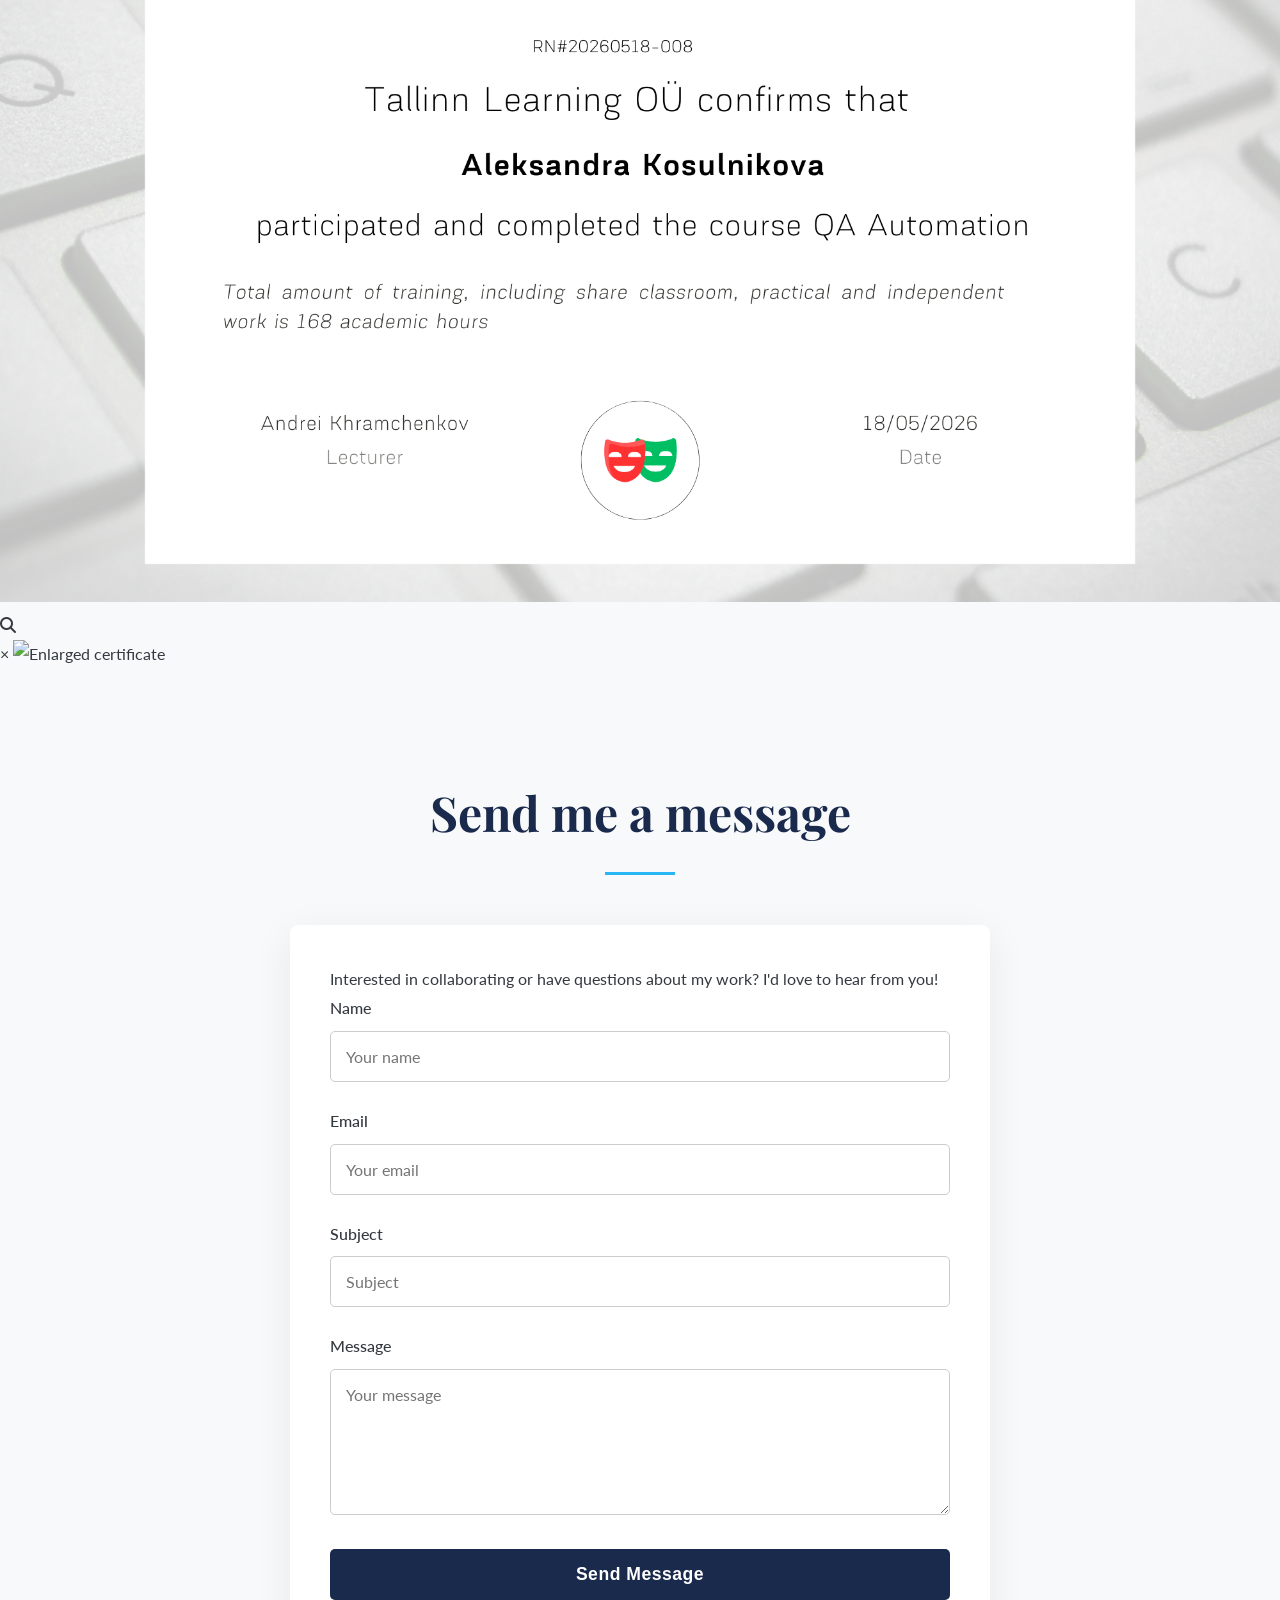
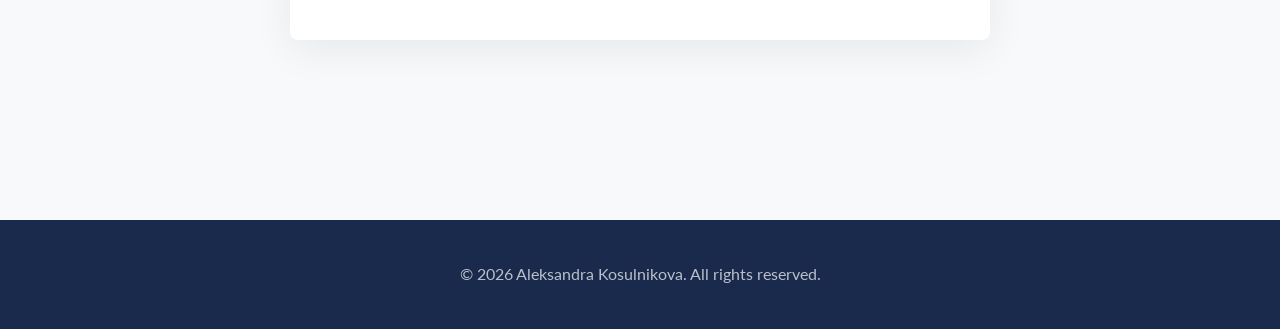
==== commit 0443e99b: "update js file" ====
--- a/index.html
+++ b/index.html
@@ -68,7 +68,7 @@
 <!-- SKILLS SECTION -->
 <section id="skills" class="section">
   <div class="container">
-    <h2>Technical Skillset</h2>
+    <h2>Skills</h2>
     <div class="skills-table">
 
       <!--💡UPDATE: Customize your skills in each category-->
@@ -132,6 +132,11 @@
       <div class="cert-overlay"><i class="fas fa-magnifying-glass"></i></div>
     </div>
 
+    <div class="cert-card" onclick="openCertModal('assets/certificates/cert-course-2.jpg')">
+      <img src="assets/certificates/certificates2.png" alt="QA Automation course certificate">
+      <div class="cert-overlay"><i class="fas fa-magnifying-glass"></i></div>
+    </div>
+
   </div>
 </section>
 
